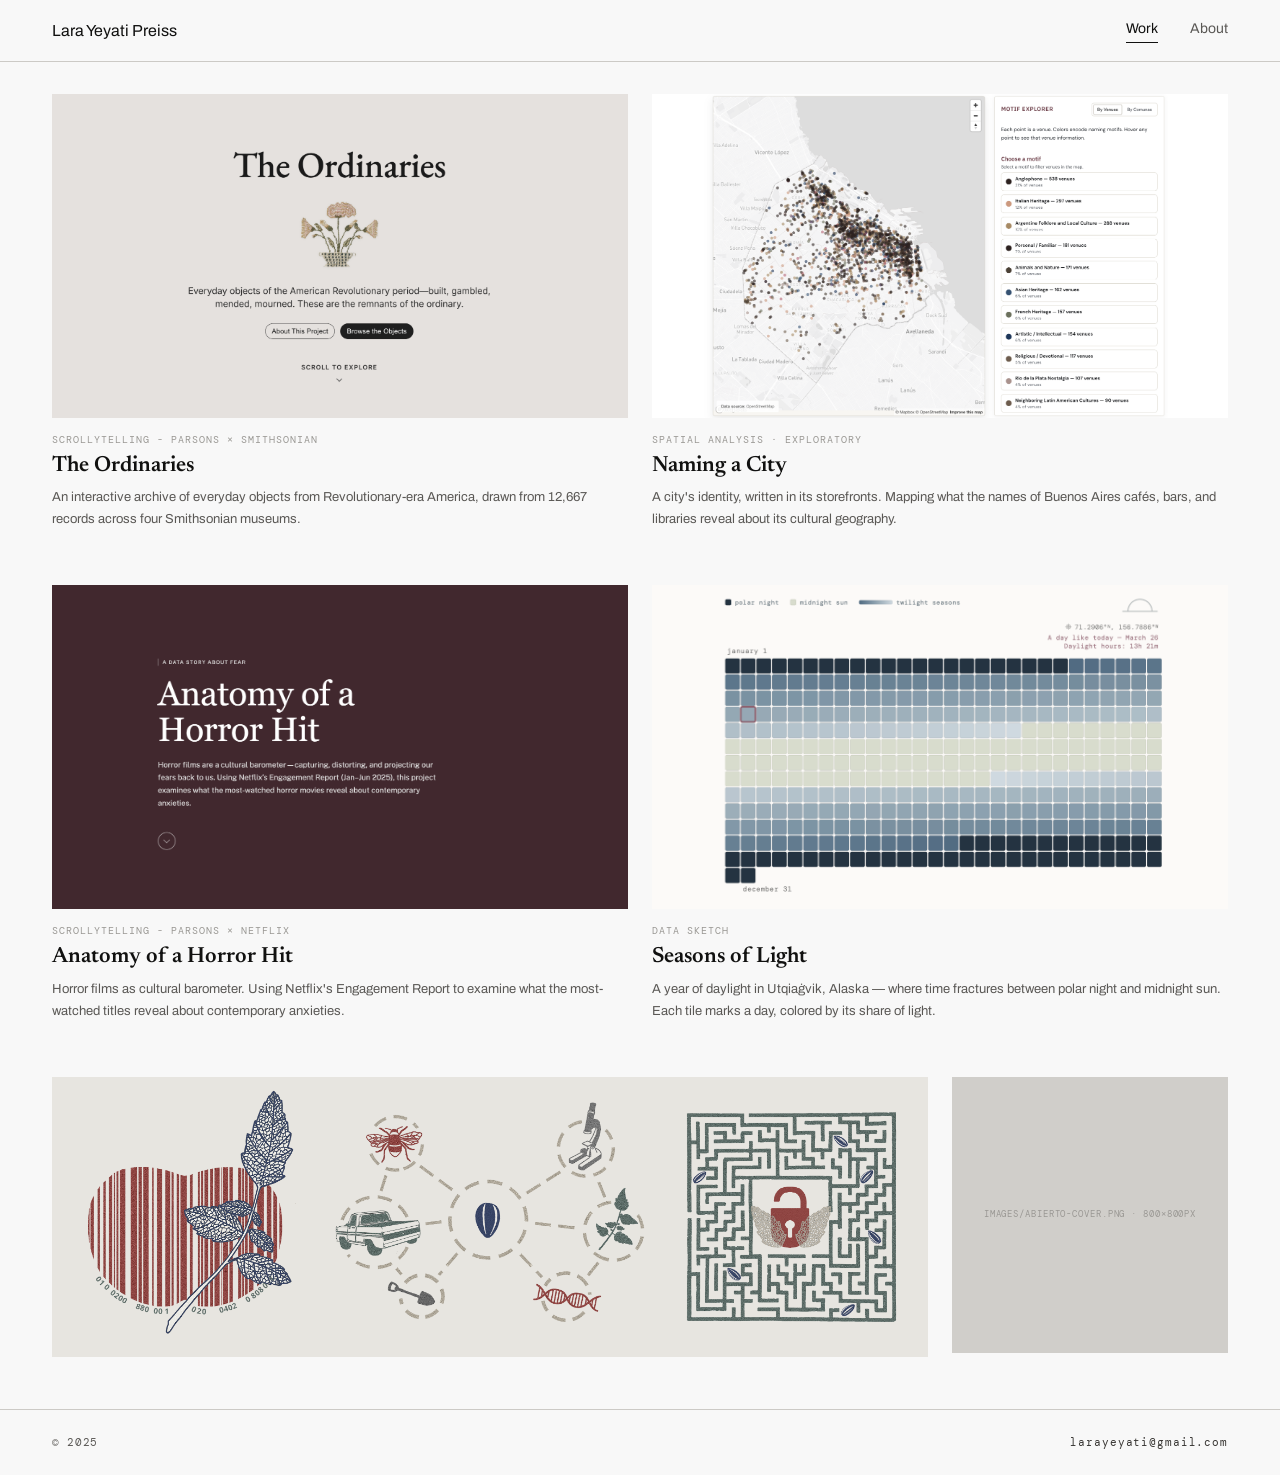
==== index.html @ 53399cef "Initial commit" ====
<!DOCTYPE html>
<html lang="en">
<head>
  <meta charset="UTF-8" />
  <meta name="viewport" content="width=device-width, initial-scale=1.0" />
  <title>Lara Yeyati Preiss</title>
  <link rel="preconnect" href="https://fonts.googleapis.com" />
  <link rel="preconnect" href="https://fonts.gstatic.com" crossorigin />
  <link href="https://fonts.googleapis.com/css2?family=Newsreader:ital,opsz,wght@0,6..72,400;0,6..72,600;1,6..72,400&family=Archivo:ital,wght@0,400;0,500;1,400&family=DM+Mono:wght@400&display=swap" rel="stylesheet" />
  <link rel="stylesheet" href="css/style.css" />
</head>
<body>

<header>
  <a class="logo" href="index.html">Lara Yeyati Preiss</a>
  <nav>
    <a href="index.html" class="active">Work</a>
    <a href="about.html">About</a>
  </nav>
</header>

<main>
  <div class="portfolio-grid">

    <a class="card card--dataviz" href="project-ordinaries.html">
      <div class="card-media">
        <img class="card-media-still" src="images/ordinaries-cover.png" alt="The Ordinaries" onerror="this.style.opacity='0'">
        <video class="card-media-gif" data-src="videos/ordinaries-hover.mp4" muted loop playsinline aria-hidden="true"></video>
        <div class="card-media-ph">images/ordinaries-cover.png · 1200×675px</div>
      </div>
      <div class="card-body">
        <div class="card-eyebrow">Scrollytelling - Parsons × Smithsonian</div>
        <h2 class="card-title">The Ordinaries</h2>
        <p class="card-desc">An interactive archive of everyday objects from Revolutionary-era America, drawn from 12,667 records across four Smithsonian museums.</p>
        <div class="card-hint">View project <span class="hint-arr">↗</span></div>
      </div>
    </a>

          <a class="card card--dataviz" href="project-naming.html">
      <div class="card-media">
        <img class="card-media-still" src="images/naming-cover.png" alt="Naming a City" onerror="this.style.opacity='0'">
        <video class="card-media-gif" data-src="videos/naming-hover.mp4" muted loop playsinline aria-hidden="true"></video>
        <div class="card-media-ph">images/naming-cover.png · 1200×675px</div>
      </div>
      <div class="card-body">
        <div class="card-eyebrow">Spatial Analysis · Exploratory</div>
        <h2 class="card-title">Naming a City</h2>
        <p class="card-desc">A city's identity, written in its storefronts. Mapping what the names of Buenos Aires cafés, bars, and libraries reveal about its cultural geography.</p>
        <div class="card-hint">View project <span class="hint-arr">↗</span></div>
      </div>
    </a>

            <a class="card card--dataviz" href="project-horror.html">
      <div class="card-media">
        <img class="card-media-still" src="images/horror-cover.png" alt="Anatomy of a Horror Hit" onerror="this.style.opacity='0'">
        <video class="card-media-gif" data-src="videos/horror-hover.mp4" muted loop playsinline aria-hidden="true"></video>
        <div class="card-media-ph">images/horror-cover.png · 1200×675px</div>
      </div>
      <div class="card-body">
        <div class="card-eyebrow">Scrollytelling - Parsons × Netflix</div>
        <h2 class="card-title">Anatomy of a Horror Hit</h2>
        <p class="card-desc">Horror films as cultural barometer. Using Netflix's Engagement Report to examine what the most-watched titles reveal about contemporary anxieties.</p>
        <div class="card-hint">View project <span class="hint-arr">↗</span></div>
      </div>
    </a>

    <a class="card card--dataviz" href="project-seasons.html">
      <div class="card-media">
        <img class="card-media-still" src="images/seasons-cover.png" alt="Seasons of Light" onerror="this.style.opacity='0'">
        <video class="card-media-gif" data-src="videos/seasons-hover.mp4" muted loop playsinline aria-hidden="true"></video>
        <div class="card-media-ph">images/seasons-cover.png · 1200×675px</div>
      </div>
      <div class="card-body">
        <div class="card-eyebrow">Data Sketch</div>
        <h2 class="card-title">Seasons of Light</h2>
        <p class="card-desc">A year of daylight in Utqiaġvik, Alaska — where time fractures between polar night and midnight sun. Each tile marks a day, colored by its share of light.</p>
        <div class="card-hint">View project <span class="hint-arr">↗</span></div>
      </div>
    </a>

    <a class="card card--illo-wide" href="illo-reencantar.html">
      <div class="card-media card-media--wide">
        <img class="card-media-still" src="images/reencantar-cover.png" alt="Reencantar las Semillas" onerror="this.style.opacity='0'">
        <div class="card-media-ph">images/reencantar-cover.png · 800×800px</div>
        <div class="card-body--illo">
          <h2 class="card-title">Reencantar las Semillas</h2>
          <p class="card-desc">Cover art for the Bioleft podcast on open-source seeds and collaborative science.</p>
          <div class="card-hint">View <span class="hint-arr">↗</span></div>
        </div>
      </div>
    </a>

    <a class="card card--illo-sq card--illo-sm" href="illo-abierto.html">
      <div class="card-media card-media--sq-sm">
        <img class="card-media-still" src="images/abierto-cover.png" alt="Abierto al Cielo" onerror="this.style.opacity='0'">
        <div class="card-media-ph">images/abierto-cover.png · 800×800px</div>
        <div class="card-body--illo">
          <h2 class="card-title">Abierto al Cielo</h2>
          <p class="card-desc">Digital story illustration.</p>
          <div class="illo-award">First International Prize · Fundación Itaú Digital Story Award · Argentina, Paraguay &amp; Uruguay</div>
          <div class="card-hint">View <span class="hint-arr">↗</span></div>
        </div>
      </div>
    </a>

  </div>
</main>

<footer>
  <span class="footer-year">&#169; 2025</span>
  <a href="/cdn-cgi/l/email-protection#91fdf0e3f0e8f4e8f0e5f8d1f6fcf0f8fdbff2fefc" class="footer-email">larayeyati&#64;gmail.com</a>
</footer>

<script data-cfasync="false" src="/cdn-cgi/scripts/5c5dd728/cloudflare-static/email-decode.min.js"></script><script>
  document.querySelectorAll('.card--dataviz').forEach(card => {
    const video = card.querySelector('.card-media-gif');
    if (!video) return;
    let loaded = false;
    card.addEventListener('mouseenter', () => {
      if (!loaded && video.dataset.src) { video.src = video.dataset.src; video.load(); loaded = true; }
          if (video.src) video.play().catch(() => {});
        });
      });
    </script>
---- css/style.css ----
@import url('https://fonts.googleapis.com/css2?family=Newsreader:ital,opsz,wght@0,6..72,400;0,6..72,600;1,6..72,400&family=Archivo:ital,wght@0,400;0,500;1,400&family=DM+Mono:wght@400&display=swap');

*, *::before, *::after { box-sizing: border-box; margin: 0; padding: 0; }

:root {
  --bg:       #f8f8f8;
  --white:    #ffffff;
  --ink:      #111110;
  --mid:      #383633;
  --soft:     #5a5855;
  --faint:    #9a9894;
  --border:   #e4e2de;
  --rule:     #cccac6;
  --burgundy: #6b2737;
  --serif:    'Newsreader', Georgia, serif;
  --sans:     'Archivo', system-ui, sans-serif;
  --mono:     'DM Mono', monospace;
}

html { scroll-behavior: smooth; }

body {
  background: var(--bg);
  color: var(--ink);
  font-family: var(--sans);
  font-size: 15px;
  line-height: 1.6;
  font-weight: 400;
  -webkit-font-smoothing: antialiased;
  padding-top: 62px;
}

body a{
  color: var(--ink);
  transition: color 0.18s;
}

header {
  position: fixed;
  top: 0;
  left: 0;
  right: 0;
  z-index: 100;
  display: flex;
  justify-content: space-between;
  align-items: center;
  padding: 0 52px;
  height: 62px;
  background: var(--bg);
  border-bottom: 1px solid var(--rule);
}

.logo {
  font-family: var(--sans);
  font-size: 16px;
  font-weight: 400;
  color: var(--ink);
  text-decoration: none;
}

nav {
  display: flex;
  gap: 32px;
  align-items: center;
}

nav a {
  font-family: var(--sans);
  font-size: 14px;
  font-weight: 400;
  color: var(--soft);
  text-decoration: none;
  cursor: pointer;
  padding: 0 0 2px 0;
  border-bottom: 1px solid transparent;
  transition: color 0.18s;
}

nav a:hover { color: var(--ink); }
nav a.active { color: var(--ink); border-bottom-color: var(--ink); }

/* ── PORTFOLIO GRID ───────────────────────────────────────────── */

.portfolio-grid {
  display: grid;
  grid-template-columns: repeat(4, 1fr);
  gap: 24px;
  padding: 32px 52px 52px;
  max-width: 1300px;
  margin: 0 auto;
}

.card {
  cursor: pointer;
  background: transparent;
  text-decoration: none;
  color: inherit;
  display: block;
  position: relative;
  transition: opacity 0.2s;
}

.card:hover { opacity: 0.9; }

.card--dataviz  { grid-column: span 2; }
.card--illo-sq  { grid-column: span 1; overflow: hidden; }
.card--illo-wide { grid-column: span 3; overflow: hidden; }


.card-media {
  position: relative;
  width: 100%;
  overflow: hidden;
  background: #d0ceca;
}

.card--dataviz .card-media { aspect-ratio: 16/9; }
.card-media--wide { height: 280px; aspect-ratio: auto; }

.card--illo-sm .card-media--sq-sm {
  aspect-ratio: 1/1;
  max-height: 280px;
}

.card-media-still, .card-media-gif {
  position: absolute;
  inset: 0;
  width: 100%;
  height: 100%;
  object-fit: cover;
  display: block;
  transform: scale(1.002);
}

.card-media-still {
  z-index: 1;
  transition: opacity 0.3s ease;
}

.card-media-gif {
  z-index: 2;
  opacity: 0;
  transition: opacity 0.3s ease;
  display: block;
}

.card--dataviz:hover .card-media-still { opacity: 0; }
.card--dataviz:hover .card-media-gif   { opacity: 1; }

.card--illo-sq .card-media-gif,
.card--illo-wide .card-media-gif { display: none; }

.card-media-ph {
  position: absolute;
  inset: 0;
  display: flex;
  align-items: center;
  justify-content: center;
  font-family: var(--mono);
  font-size: 9px;
  letter-spacing: 0.1em;
  text-transform: uppercase;
  color: var(--faint);
  text-align: center;
  line-height: 1.9;
  z-index: 0;
}

.card-body { padding: 14px 0 0; }

.card-eyebrow {
  font-family: var(--mono);
  font-size: 10px;
  font-weight: 400;
  letter-spacing: 0.1em;
  text-transform: uppercase;
  color: var(--faint);
  margin-bottom: 5px;
}

.card--dataviz .card-title {
  font-family: var(--serif);
  font-size: 22px;
  font-weight: 600;
  line-height: 1.2;
  color: var(--ink);
  margin-bottom: 7px;
}

.card--dataviz .card-desc {
  font-size: 13px;
  line-height: 1.7;
  color: var(--soft);
  font-weight: 400;
}

.card-hint {
  display: inline-flex;
  align-items: center;
  gap: 4px;
  margin-top: 10px;
  font-family: var(--mono);
  font-size: 10px;
  font-weight: 400;
  letter-spacing: 0.1em;
  text-transform: uppercase;
  color: var(--burgundy);
  opacity: 0;
  transform: translateY(3px);
  transition: opacity 0.2s, transform 0.2s;
}

.card--dataviz:hover .card-hint {
  opacity: 1;
  transform: translateY(0);
}

.hint-arr { font-size: 13px; }

.card-body--illo {
  display: none;
}

.card--illo-sq .card-title,
.card--illo-wide .card-title {
  font-family: var(--serif);
  font-size: 17px;
  font-weight: 400;
  line-height: 1.2;
  color: var(--ink);
  margin-bottom: 5px;
}

.card--illo-sq .card-desc,
.card--illo-wide .card-desc {
  font-size: 12px;
  line-height: 1.6;
  color: var(--soft);
  font-weight: 400;
}

.illo-award {
  display: block;
  margin-top: 8px;
  font-family: var(--mono);
  font-size: 9px;
  font-weight: 400;
  letter-spacing: 0.08em;
  text-transform: uppercase;
  color: var(--burgundy);
  border-left: 2px solid var(--burgundy);
  padding-left: 8px;
  line-height: 1.7;
  pointer-events: none;
}

.card--illo-sq .card-hint,
.card--illo-wide .card-hint {
  opacity: 1;
  transform: translateY(0);
  margin-top: 8px;
}

/* ── FOOTER ───────────────────────────────────────────────────── */

footer {
  padding: 24px 52px;
  display: flex;
  justify-content: space-between;
  align-items: center;
  border-top: 1px solid var(--rule);
}

.footer-year {
  font-family: var(--mono);
  font-size: 11px;
  font-weight: 400;
  letter-spacing: 0.06em;
  color: var(--soft);
}

.footer-email {
  font-family: var(--mono);
  font-size: 11px;
  font-weight: 400;
  letter-spacing: 0.08em;
  color: var(--mid);
  text-decoration: none;
  transition: color 0.18s;
}

.footer-email:hover { color: var(--ink); }

/* ── PROJECT DETAIL PAGES ─────────────────────────────────────── */

.proj-back {
  display: inline-flex;
  align-items: center;
  gap: 8px;
  font-family: var(--mono);
  font-size: 14px;
  font-weight: 600;
  letter-spacing: 0.12em;
  text-transform: uppercase;
  color: var(--mid);
  cursor: pointer;
  background: none;
  border: none;
  padding: 0;
  transition: color 0.18s;
  text-decoration: none;
}

.proj-back:hover { color: var(--ink); }

.proj-back-top    { display: block; padding: 36px 0 0 52px; }
.proj-back-bottom { display: block; padding: 40px 0 24px 52px; }

.proj-header {
  padding: 28px 52px 48px;
  display: grid;
  grid-template-columns: 1fr 280px;
  gap: 80px;
  align-items: start;
}

.proj-context {
  font-family: var(--mono);
  font-size: 10px;
  font-weight: 400;
  letter-spacing: 0.14em;
  text-transform: uppercase;
  color: var(--soft);
  margin-bottom: 14px;
}

.proj-title {
  font-family: var(--serif);
  font-size: clamp(36px, 5vw, 60px);
  font-weight: 600;
  line-height: 1.05;
  color: var(--ink);
  margin-bottom: 18px;
}

.proj-summary,
.illo-summary {
  font-size: 15px;
  line-height: 1.85;
  color: var(--mid);
  font-weight: 400;
  max-width: 540px;
  margin-bottom: 28px;
}

.proj-summary a,
.illo-summary a {
  color: var(--mid);
  text-decoration: underline;
  text-decoration-color: var(--rule);
  text-underline-offset: 3px;
  transition: color 0.16s, text-decoration-color 0.16s;
}

.proj-summary a:hover,
.illo-summary a:hover {
  color: var(--ink);
  text-decoration-color: var(--soft);
}

.proj-live-btn {
  display: inline-flex;
  align-items: center;
  gap: 10px;
  font-family: var(--mono);
  font-size: 10px;
  font-weight: 500;
  letter-spacing: 0.14em;
  text-transform: uppercase;
  color: var(--white);
  background: var(--burgundy);
  text-decoration: none;
  padding: 10px 18px;
  border-radius: 3px;
  line-height: 1;
  transition: opacity 0.18s;
  border: none;
  cursor: pointer;
}

.proj-live-btn:hover { opacity: 0.82; }

.proj-live-arrow {
  font-size: 14px;
  display: inline-block;
  transform: translateY(-1px);
}

.proj-meta-sidebar { padding-right: 20px; }

.proj-meta-item {
  padding: 14px 0;
  border-top: 1px solid var(--border);
}

.proj-meta-item:last-child { border-bottom: 1px solid var(--border); }

.proj-meta-label {
  font-family: var(--mono);
  font-size: 9px;
  font-weight: 400;
  letter-spacing: 0.18em;
  text-transform: uppercase;
  color: var(--soft);
  margin-bottom: 5px;
}

.proj-meta-value {
  font-size: 13px;
  font-weight: 400;
  color: var(--ink);
  line-height: 1.5;
}

/* ── VIDEO ────────────────────────────────────────────────────── */

.proj-video-section {
  padding: 60px 52px;
  display: flex;
  justify-content: center;
}

.proj-video-container {
  width: 100%;
  max-width: 860px;
}

.proj-video-container--vimeo-large {
  width: 100%;
  max-width: 940px;
  margin: 0 auto;
}

.video-ratio {
  position: relative;
  width: 100%;
  padding-top: 56.25%;
  overflow: hidden;
  background: #ece9e3;
  line-height: 0;
}

.video-ratio--clean iframe {
  position: absolute;
  top: -2px;
  left: -2px;
  width: calc(100% + 4px);
  height: calc(100% + 4px);
  border: 0;
  display: block;
}

/* ── PROJECT CONTENT ──────────────────────────────────────────── */
.proj-header-divider {
  margin: 0 52px;
  border-top: 1px solid var(--border);
}

.proj-section {
  padding: 56px 52px;
}

.proj-section-title {
  max-width: 700px;
  margin: 0 auto 20px;
  font-family: var(--serif);
  font-style: italic;
  font-size: 25px;
  font-weight: 400;
  color: var(--ink);
}

.proj-section-body {
  font-size: 15px;
  line-height: 1.9;
  color: var(--mid);
  font-weight: 400;
  max-width: 700px;
  margin: 0 auto;
}

.proj-section-body p + p {
  margin-top: 16px;
}

/* IMAGES */
.section-img-full {
  width: 100%;
  margin: 44px auto 0;
  overflow: hidden;
  background: #d0ceca;
}

.section-img-full img {
  width: 100%;
  height: auto;
  display: block;
}

.section-img-full--hero {
  max-width: 1120px;
  margin-top: 44px;
}

.section-img-full--small {
  max-width: 700px;
  margin-top: 44px;
}

.section-img-full-ph {
  width: 100%;
  height: 280px;
  display: flex;
  align-items: center;
  justify-content: center;
  font-family: var(--mono);
  font-size: 9px;
  letter-spacing: 0.1em;
  text-transform: uppercase;
  color: var(--faint);
  text-align: center;
  line-height: 1.9;
}

/* CAPTIONS */
.img-caption {
  width: 100%;
  margin: 10px auto 0;
  font-family: var(--mono);
  font-size: 10px;
  font-weight: 400;
  letter-spacing: 0.06em;
  color: var(--mid);
  text-align: right;
}

.img-caption--hero   { max-width: 1120px; }
.img-caption--small  { max-width: 700px; }

/* RIGHT-ALIGNED BUTTONS UNDER IMAGE WIDTH */
.proj-live-wrap {
  width: 100%;
  margin: 18px auto 0;
  display: flex;
  justify-content: flex-end;
}

.proj-live-wrap--hero   { max-width: 1120px; }
.proj-live-wrap--medium { max-width: 860px; }
.proj-live-wrap--small  { max-width: 700px; }
.proj-live-wrap--bottom {
  margin-top: 40px;
}
/* ── ILLO DETAIL PAGE ─────────────────────────────────────────── */

.illo-header {
  padding: 28px 52px 48px;
  display: grid;
  grid-template-columns: 1fr 280px;
  gap: 80px;
  align-items: start;
}

.illo-meta { padding-right: 20px; }

.meta-row {
  border-top: 1px solid var(--border);
  padding: 14px 0;
}

.meta-row:last-child { border-bottom: 1px solid var(--border); }

.meta-label {
  font-family: var(--mono);
  font-size: 9px;
  font-weight: 400;
  letter-spacing: 0.18em;
  text-transform: uppercase;
  color: var(--soft);
  margin-bottom: 5px;
}

.meta-value {
  font-size: 13px;
  font-weight: 400;
  color: var(--ink);
  line-height: 1.5;
}

.illo-gallery-wrap {
  padding: 16px 52px 56px;
  display: flex;
  justify-content: center;
}

.illo-gallery img {
  width: 100%;
  display: block;
  object-fit: contain;
}

.img-ph {
  width: 100%;
  background: #d0ceca;
  display: flex;
  align-items: center;
  justify-content: center;
  font-family: var(--mono);
  font-size: 9px;
  font-weight: 400;
  letter-spacing: 0.1em;
  text-transform: uppercase;
  color: var(--faint);
  text-align: center;
  line-height: 1.9;
}

.illo-gallery-reencantar {
  display: grid;
  grid-template-columns: 1fr 1fr;
  gap: 14px;
  width: 100%;
  max-width: 860px;
}

.illo-gallery-reencantar .img-main {
  grid-column: 1/-1;
}

.illo-gallery-reencantar .img-main img {
  width: 100%;
  height: auto;
  object-fit: contain;
}

.illo-gallery-reencantar .img-side {
  aspect-ratio: 1/1;
  overflow: hidden;
  display: flex;
  align-items: center;
}

.illo-gallery-reencantar .img-side img {
  width: 100%;
  height: 100%;
  object-fit: contain;
}

.illo-gallery-reencantar .img-ph {
  aspect-ratio: 1/1;
  min-height: 200px;
}

.illo-gallery-abierto {
  width: 100%;
  max-width: 860px;
}

.illo-gallery-abierto img {
  width: 100%;
  height: auto;
  display: block;
  object-fit: contain;
}

/* ── ABOUT PAGE ───────────────────────────────────────────────── */

.about-layout {
  display: grid;
  grid-template-columns: 1fr 1fr;
  min-height: calc(100vh - 62px - 72px);
}

.about-bio-col {
  padding: 64px 52px;
  border-right: 1px solid var(--border);
}

.about-portrait {
  width: 240px;
  height: 240px;
  border-radius: 60%;
  overflow: hidden;
  margin-bottom: 32px;
  flex-shrink: 0;
}

.about-portrait img {
  width: 100%;
  height: 100%;
  object-fit: cover;
  display: block;
}

.about-bio {
  font-size: 16px;
  line-height: 2;
  color: var(--ink);
  font-weight: 400;
  max-width: 420px;
  margin-bottom: 40px;
}

.about-contact {
  display: flex;
  flex-direction: column;
  gap: 18px;
}

.about-contact-link {
  display: inline-flex;
  align-items: center;
  gap: 10px;
  font-size: 15px;
  font-weight: 400;
  color: var(--ink);
  text-decoration: none;
  transition: color 0.18s;
}

.about-contact-link:hover { color: var(--burgundy); }

.contact-icon {
  width: 20px;
  height: 20px;
  flex-shrink: 0;
  display: flex;
  align-items: center;
  justify-content: center;
  color: var(--mid);
}

.contact-icon svg {
  width: 18px;
  height: 18px;
  fill: currentColor;
}

.about-cv-col { padding: 64px 52px; }

.cv-block { margin-bottom: 48px; }

.cv-head {
  font-family: var(--mono);
  font-size: 14px;
  font-weight: 500;
  letter-spacing: 0.18em;
  text-transform: uppercase;
  color: var(--burgundy);
  padding-bottom: 16px;
  margin-bottom: 12px;
  border-bottom: .75px solid var(--burgundy);
}

.cv-item { padding: 14px 0; }

.cv-item-sub {
  font-size: 15px;
  font-weight: 400;
  color: var(--ink);
  margin-bottom: 3px;
}

.cv-item-title {
  font-size: 15px;
  font-weight: 400;
  color: var(--soft);
}

.cv-item-date {
  font-family: var(--mono);
  font-size: 12px;
  font-weight: 400;
  color: var(--faint);
  margin-top: 4px;
}

/* ── RESPONSIVE ───────────────────────────────────────────────── */

@media (max-width: 1100px) {
  .portfolio-grid { grid-template-columns: repeat(2, 1fr); }
  .card--illo-wide { grid-column: span 2; }
}

@media (max-width: 960px) {
  .proj-header, .illo-header {
    grid-template-columns: 1fr;
    gap: 32px;
  }

  .proj-meta-sidebar, .illo-meta { padding-right: 0; }
  .section-aside { grid-template-columns: 1fr; }
  .about-layout { grid-template-columns: 1fr; }

  .about-bio-col {
    border-right: none;
    border-bottom: 1px solid var(--border);
    padding: 48px 24px;
  }

  .about-cv-col { padding: 36px 24px; }
}

@media (max-width: 768px) {
  header { padding: 0 24px; }

  .portfolio-grid {
    grid-template-columns: 1fr;
    padding: 0 24px 36px;
    gap: 16px;
  }

  .card--dataviz,
  .card--illo-sq,
  .card--illo-wide {
    grid-column: span 1;
  }

  .proj-back-top { padding: 24px 0 0 24px; }
  .proj-back-bottom { padding: 28px 0 16px 24px; }
  .proj-header, .illo-header { padding: 24px 24px 36px; }
  .proj-video-section { padding: 40px 24px; }
  .proj-section { padding: 36px 24px; }
  .illo-gallery-wrap { padding: 16px 24px 48px; }
  footer { padding: 20px 24px; }
  nav { gap: 20px; }

  .proj-video-container--vimeo-large,
  .section-img-full,
  .img-caption,
  .proj-live-wrap {
    max-width: 100%;
  }
}
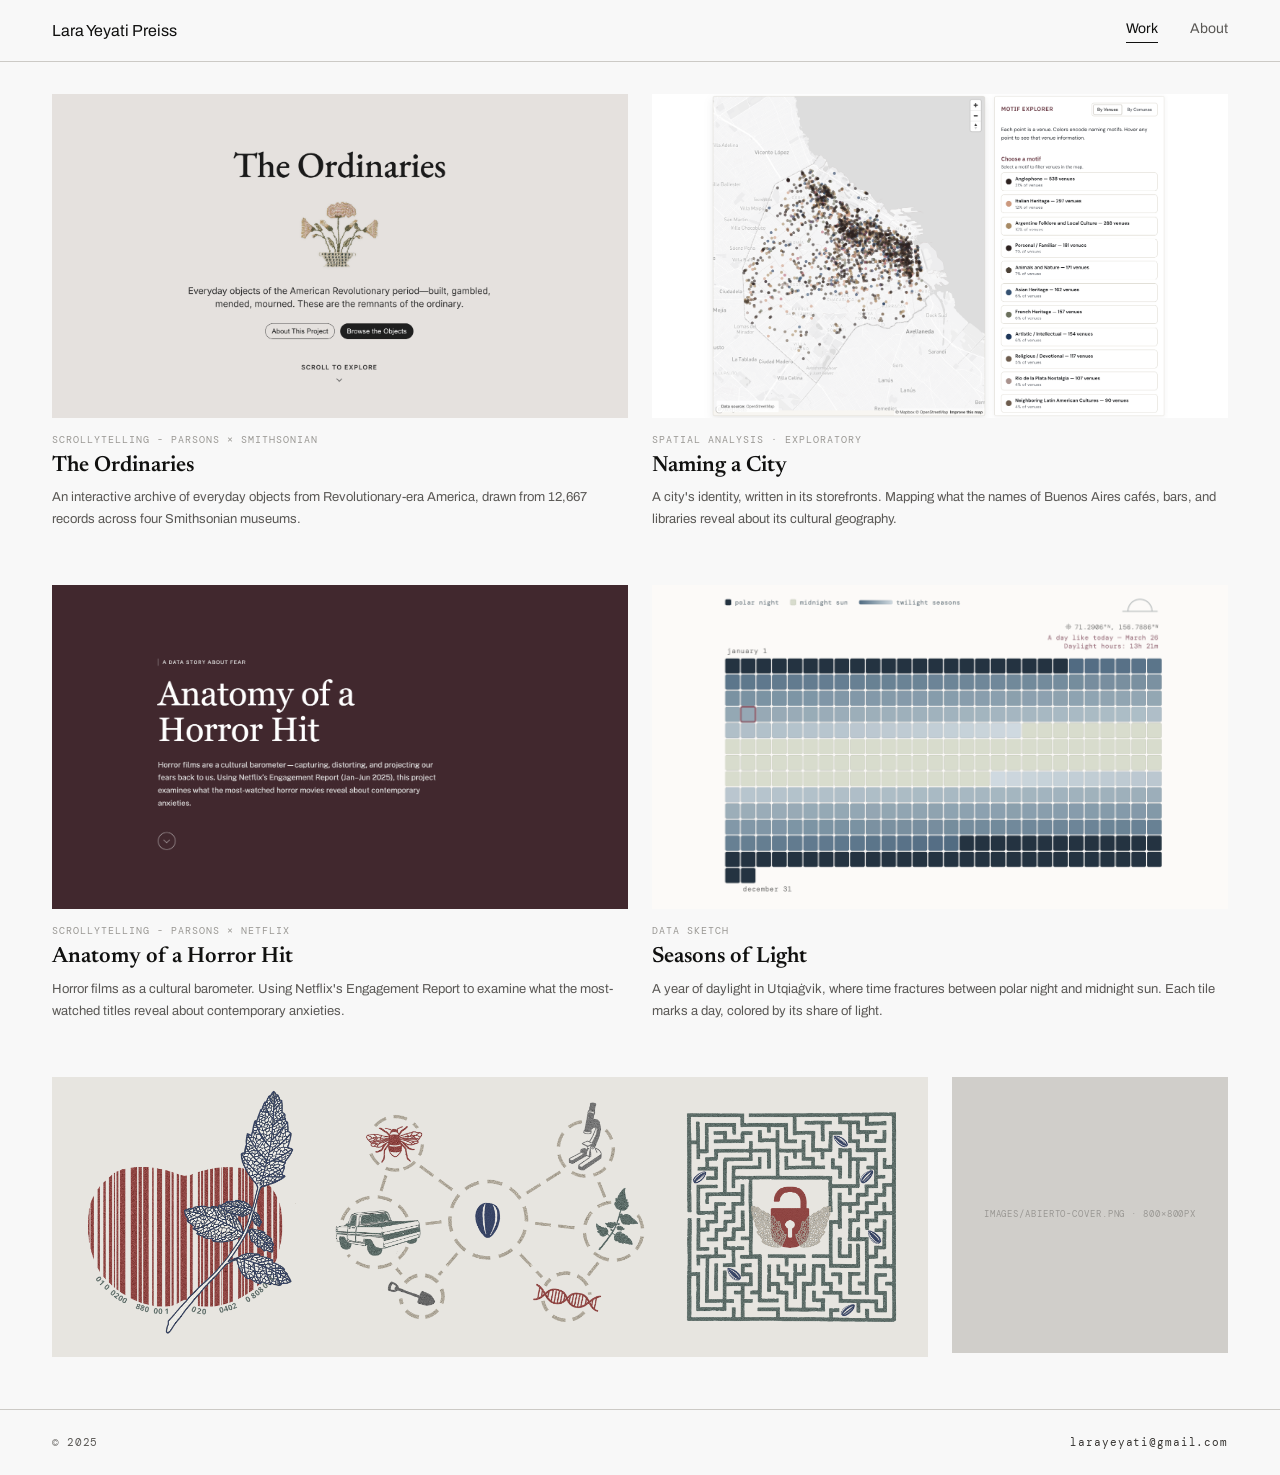
==== commit 171bd3a7: "landing cards copy edits" ====
--- a/index.html
+++ b/index.html
@@ -59,7 +59,7 @@
       <div class="card-body">
         <div class="card-eyebrow">Scrollytelling - Parsons × Netflix</div>
         <h2 class="card-title">Anatomy of a Horror Hit</h2>
-        <p class="card-desc">Horror films as cultural barometer. Using Netflix's Engagement Report to examine what the most-watched titles reveal about contemporary anxieties.</p>
+        <p class="card-desc">Horror films as a cultural barometer. Using Netflix's Engagement Report to examine what the most-watched titles reveal about contemporary anxieties.</p>
         <div class="card-hint">View project <span class="hint-arr">↗</span></div>
       </div>
     </a>
@@ -73,7 +73,7 @@
       <div class="card-body">
         <div class="card-eyebrow">Data Sketch</div>
         <h2 class="card-title">Seasons of Light</h2>
-        <p class="card-desc">A year of daylight in Utqiaġvik, Alaska — where time fractures between polar night and midnight sun. Each tile marks a day, colored by its share of light.</p>
+        <p class="card-desc">A year of daylight in Utqiaġvik, where time fractures between polar night and midnight sun. Each tile marks a day, colored by its share of light.</p>
         <div class="card-hint">View project <span class="hint-arr">↗</span></div>
       </div>
     </a>
--- a/css/style.css
+++ b/css/style.css
@@ -816,7 +816,7 @@
 
   .portfolio-grid {
     grid-template-columns: 1fr;
-    padding: 0 24px 36px;
+    padding: 24px 24px 36px;
     gap: 16px;
   }
 
@@ -824,6 +824,10 @@
   .card--illo-sq,
   .card--illo-wide {
     grid-column: span 1;
+  }
+  .card--illo-sm .card-media--sq-sm {
+    max-height: none;
+    aspect-ratio: 1/1;
   }
 
   .proj-back-top { padding: 24px 0 0 24px; }
@@ -839,6 +843,9 @@
   .section-img-full,
   .img-caption,
   .proj-live-wrap {
+    background: transparent;
+    padding-left: 24px;
+    padding-right: 24px;
     max-width: 100%;
   }
-}+}
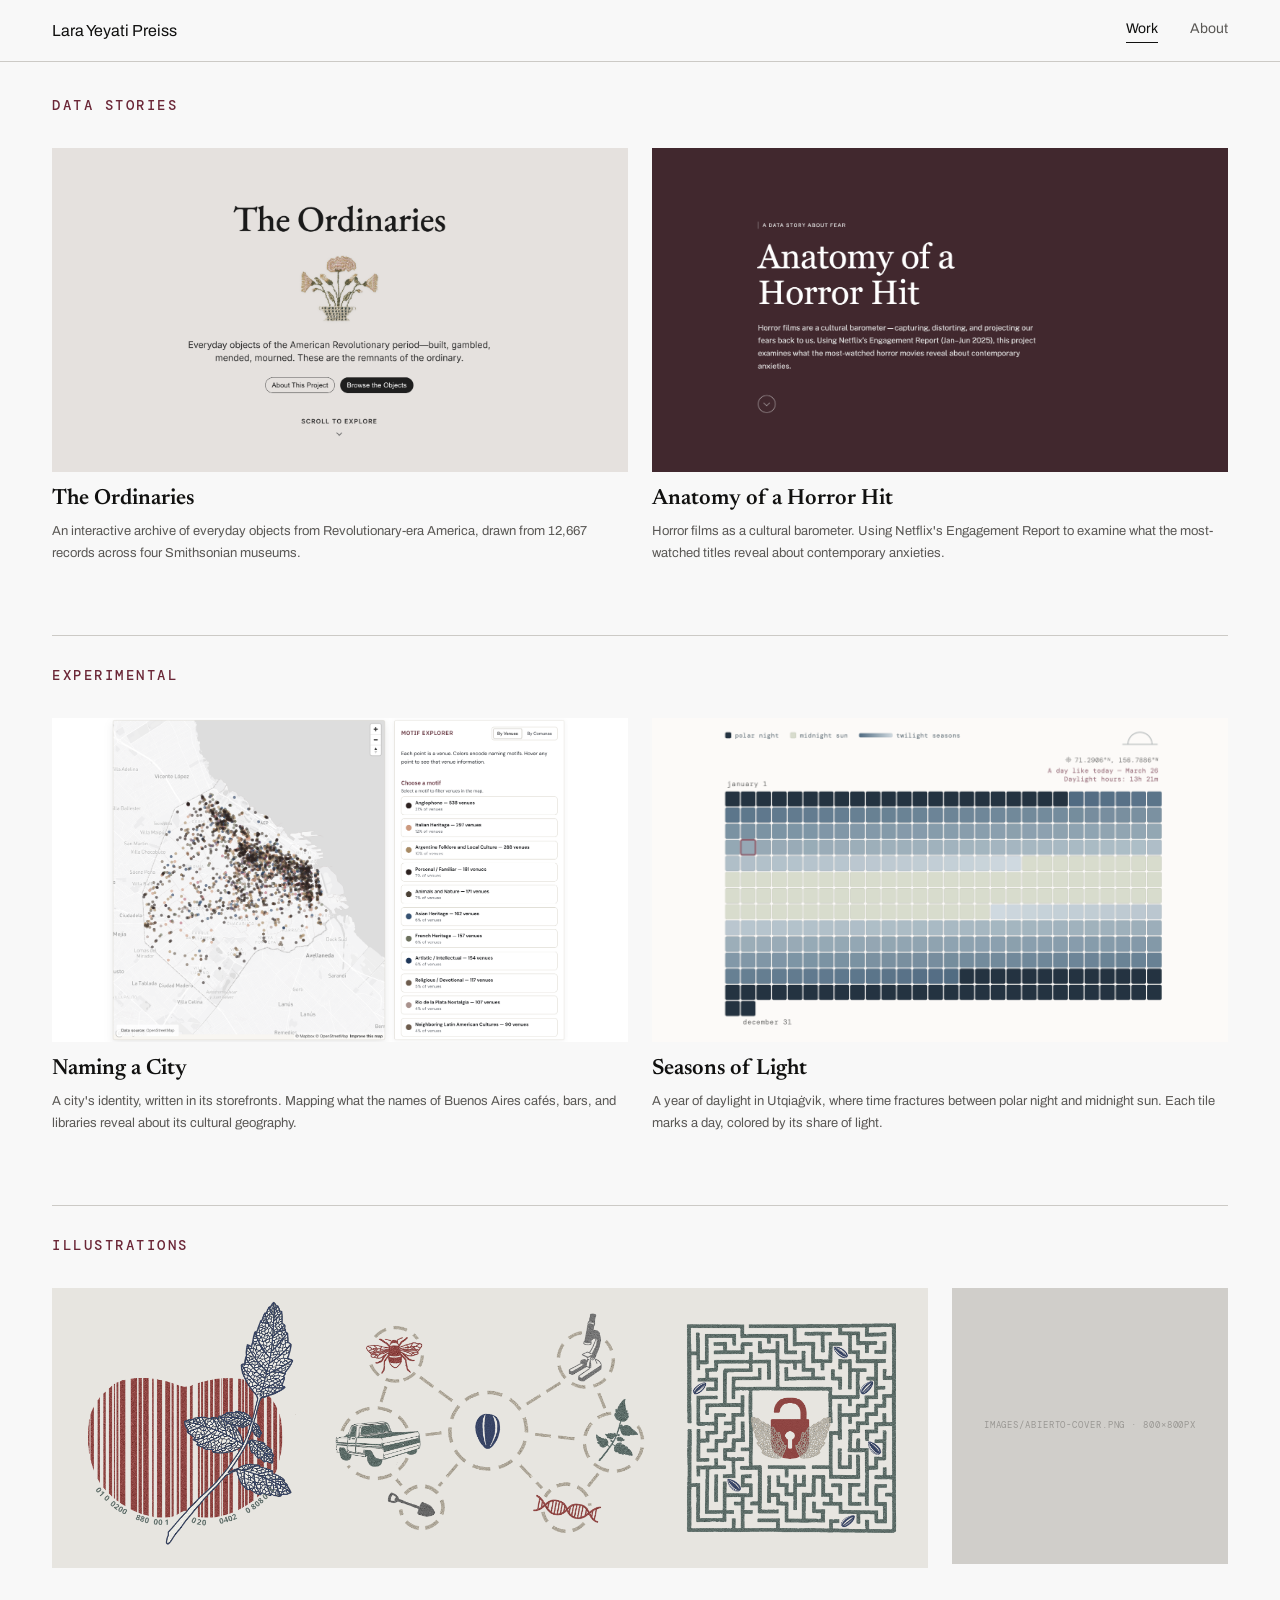
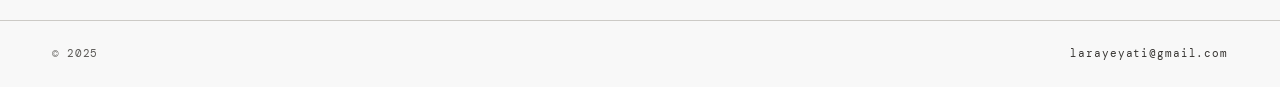
==== commit 25051875: "labels edits" ====
--- a/index.html
+++ b/index.html
@@ -22,6 +22,11 @@
 <main>
   <div class="portfolio-grid">
 
+    <!-- DATA STORIES -->
+    <div class="section-header">
+      <h2 class="section-title">Data Stories</h2>
+    </div>
+
     <a class="card card--dataviz" href="project-ordinaries.html">
       <div class="card-media">
         <img class="card-media-still" src="images/ordinaries-cover.png" alt="The Ordinaries" onerror="this.style.opacity='0'">
@@ -29,37 +34,39 @@
         <div class="card-media-ph">images/ordinaries-cover.png · 1200×675px</div>
       </div>
       <div class="card-body">
-        <div class="card-eyebrow">Scrollytelling - Parsons × Smithsonian</div>
         <h2 class="card-title">The Ordinaries</h2>
         <p class="card-desc">An interactive archive of everyday objects from Revolutionary-era America, drawn from 12,667 records across four Smithsonian museums.</p>
         <div class="card-hint">View project <span class="hint-arr">↗</span></div>
       </div>
     </a>
 
-          <a class="card card--dataviz" href="project-naming.html">
+    <a class="card card--dataviz" href="project-horror.html">
+      <div class="card-media">
+        <img class="card-media-still" src="images/horror-cover.png" alt="Anatomy of a Horror Hit" onerror="this.style.opacity='0'">
+        <video class="card-media-gif" data-src="videos/horror-hover.mp4" muted loop playsinline aria-hidden="true"></video>
+        <div class="card-media-ph">images/horror-cover.png · 1200×675px</div>
+      </div>
+      <div class="card-body">
+        <h2 class="card-title">Anatomy of a Horror Hit</h2>
+        <p class="card-desc">Horror films as a cultural barometer. Using Netflix's Engagement Report to examine what the most-watched titles reveal about contemporary anxieties.</p>
+        <div class="card-hint">View project <span class="hint-arr">↗</span></div>
+      </div>
+    </a>
+
+    <!-- EXPERIMENTAL -->
+    <div class="section-header">
+      <h2 class="section-title">Experimental</h2>
+    </div>
+
+    <a class="card card--dataviz" href="project-naming.html">
       <div class="card-media">
         <img class="card-media-still" src="images/naming-cover.png" alt="Naming a City" onerror="this.style.opacity='0'">
         <video class="card-media-gif" data-src="videos/naming-hover.mp4" muted loop playsinline aria-hidden="true"></video>
         <div class="card-media-ph">images/naming-cover.png · 1200×675px</div>
       </div>
       <div class="card-body">
-        <div class="card-eyebrow">Spatial Analysis · Exploratory</div>
         <h2 class="card-title">Naming a City</h2>
         <p class="card-desc">A city's identity, written in its storefronts. Mapping what the names of Buenos Aires cafés, bars, and libraries reveal about its cultural geography.</p>
-        <div class="card-hint">View project <span class="hint-arr">↗</span></div>
-      </div>
-    </a>
-
-            <a class="card card--dataviz" href="project-horror.html">
-      <div class="card-media">
-        <img class="card-media-still" src="images/horror-cover.png" alt="Anatomy of a Horror Hit" onerror="this.style.opacity='0'">
-        <video class="card-media-gif" data-src="videos/horror-hover.mp4" muted loop playsinline aria-hidden="true"></video>
-        <div class="card-media-ph">images/horror-cover.png · 1200×675px</div>
-      </div>
-      <div class="card-body">
-        <div class="card-eyebrow">Scrollytelling - Parsons × Netflix</div>
-        <h2 class="card-title">Anatomy of a Horror Hit</h2>
-        <p class="card-desc">Horror films as a cultural barometer. Using Netflix's Engagement Report to examine what the most-watched titles reveal about contemporary anxieties.</p>
         <div class="card-hint">View project <span class="hint-arr">↗</span></div>
       </div>
     </a>
@@ -71,12 +78,16 @@
         <div class="card-media-ph">images/seasons-cover.png · 1200×675px</div>
       </div>
       <div class="card-body">
-        <div class="card-eyebrow">Data Sketch</div>
         <h2 class="card-title">Seasons of Light</h2>
         <p class="card-desc">A year of daylight in Utqiaġvik, where time fractures between polar night and midnight sun. Each tile marks a day, colored by its share of light.</p>
         <div class="card-hint">View project <span class="hint-arr">↗</span></div>
       </div>
     </a>
+
+    <!-- ILLUSTRATIONS -->
+    <div class="section-header">
+      <h2 class="section-title">Illustrations</h2>
+    </div>
 
     <a class="card card--illo-wide" href="illo-reencantar.html">
       <div class="card-media card-media--wide">
--- a/css/style.css
+++ b/css/style.css
@@ -90,6 +90,28 @@
   margin: 0 auto;
 }
 
+.section-header {
+  grid-column: 1 / -1;
+  padding: 28px 0 8px 0;
+  border-top: 1px solid var(--rule);
+  margin-top: 16px;
+}
+
+.section-header:first-child {
+  border-top: none;
+  margin-top: 0;
+  padding-top: 0;
+}
+
+.section-title {
+  font-family: var(--mono);
+  font-size: 14px;
+  font-weight: 500;
+  letter-spacing: 0.18em;
+  text-transform: uppercase;
+  color: var(--burgundy);
+}
+
 .card {
   cursor: pointer;
   background: transparent;
@@ -472,7 +494,7 @@
 
 .proj-section-title {
   max-width: 700px;
-  margin: 0 auto 20px;
+  margin: 0 auto;
   font-family: var(--serif);
   font-style: italic;
   font-size: 25px;
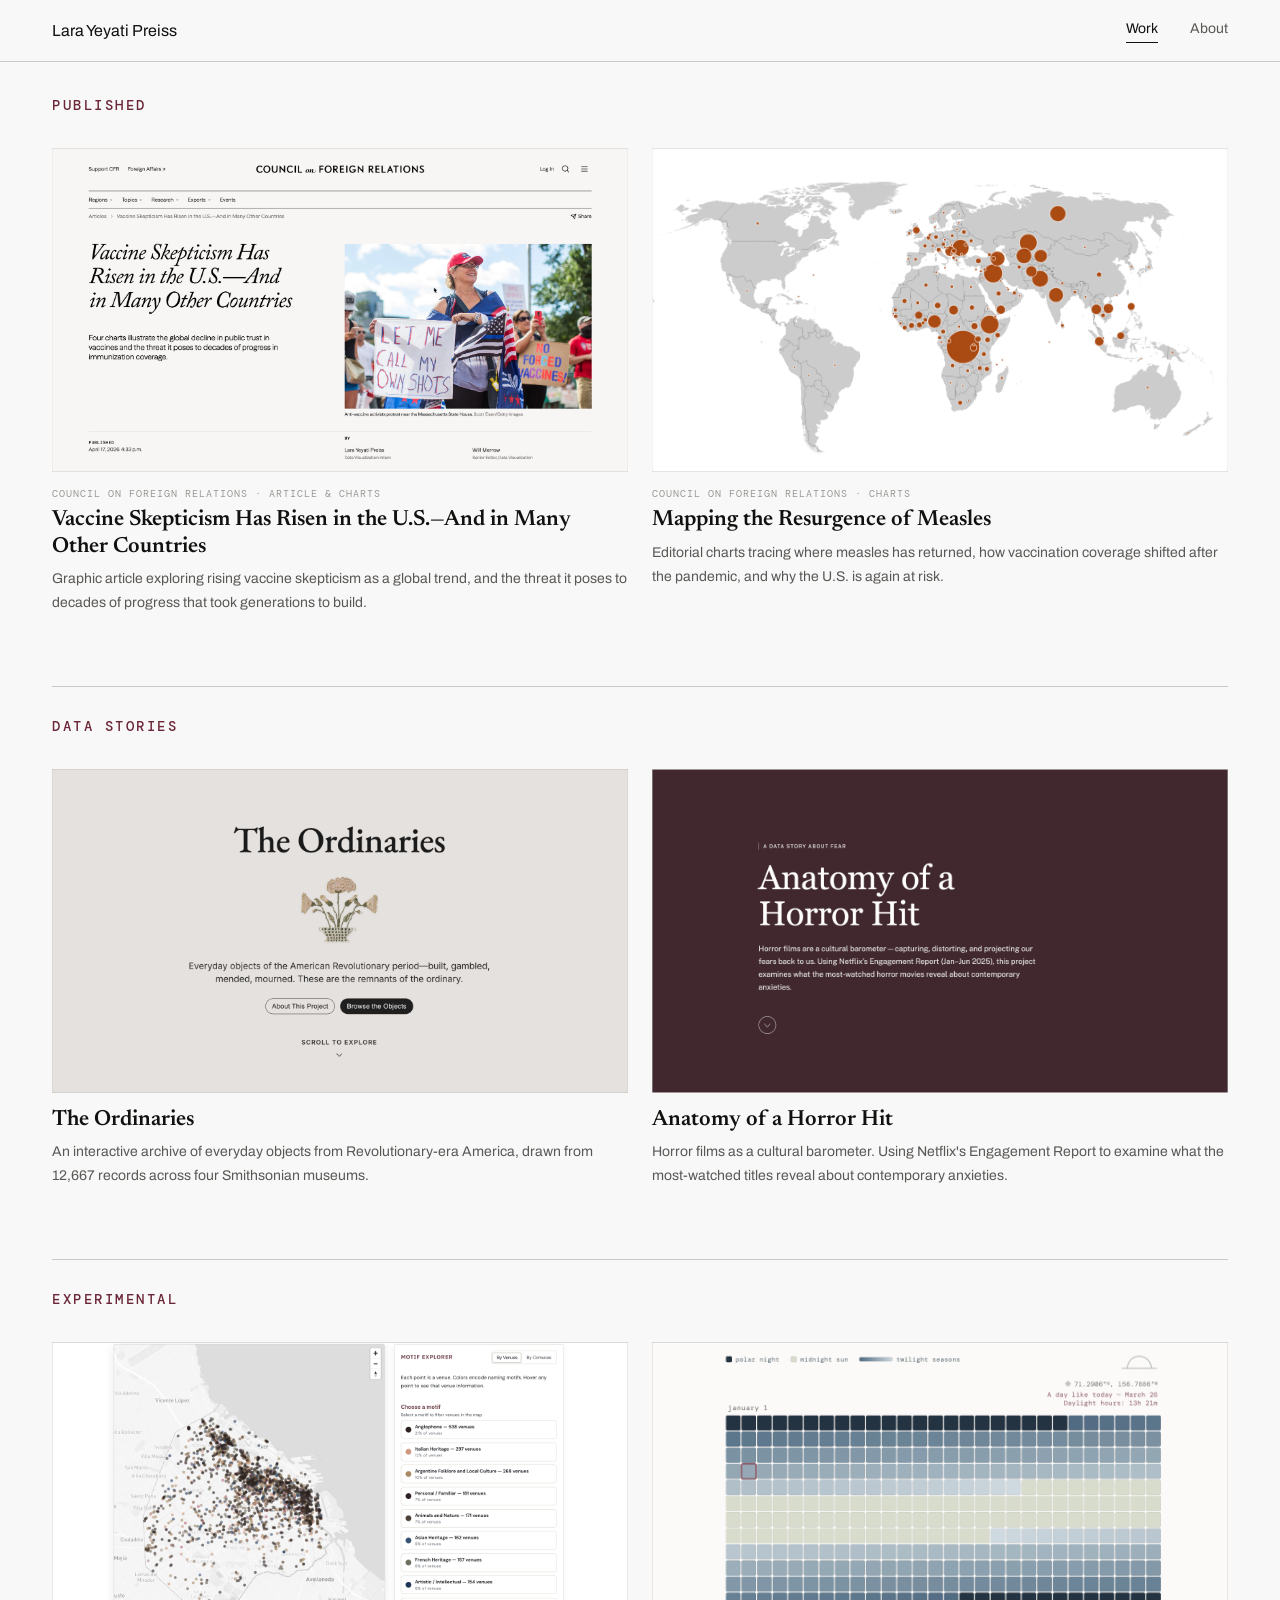
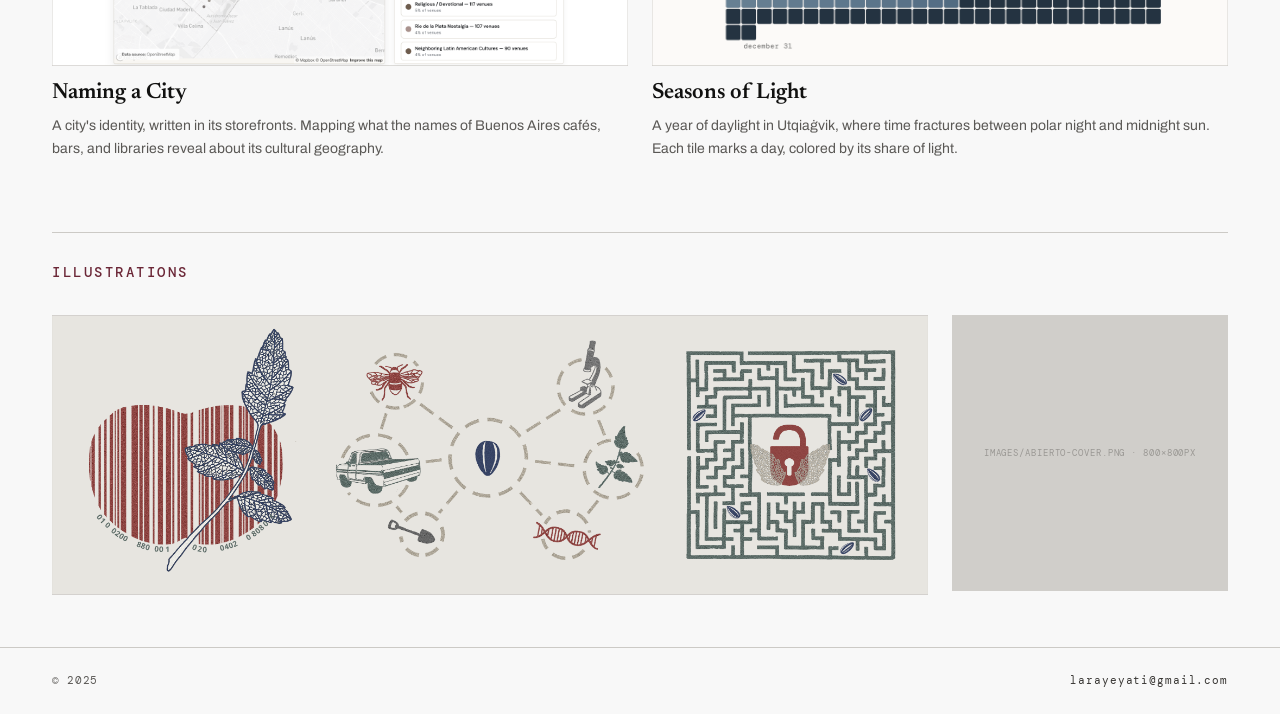
==== commit 91f165b9: "projects updated" ====
--- a/index.html
+++ b/index.html
@@ -21,6 +21,37 @@
 
 <main>
   <div class="portfolio-grid">
+
+    <!-- PUBLISHED -->
+    <div class="section-header">
+      <h2 class="section-title">Published</h2>
+    </div>
+
+    <a class="card card--dataviz card--published" href="project-vaccines-cfr.html">
+      <div class="card-media">
+        <img class="card-media-still" src="images/vaccines_header.png" alt="Vaccine Skepticism Has Risen in the U.S.—And in Many Other Countries" onerror="this.style.opacity='0'">
+        <div class="card-media-ph">images/vaccines_header.png</div>
+      </div>
+      <div class="card-body">
+        <div class="card-eyebrow">Council on Foreign Relations · Article &amp; Charts</div>
+        <h2 class="card-title">Vaccine Skepticism Has Risen in the U.S.—And in Many Other Countries</h2>
+        <p class="card-desc">Graphic article exploring rising vaccine skepticism as a global trend, and the threat it poses to decades of progress that took generations to build.</p>
+        <div class="card-hint">Read article <span class="hint-arr">↗</span></div>
+      </div>
+    </a>
+
+    <a class="card card--dataviz card--published" href="project-measles-cfr.html">
+      <div class="card-media">
+        <img class="card-media-still" src="images/measles_cover.png" alt="Many Countries Eliminated Measles. Why Is It Coming Back in the U.S. and Globally?" onerror="this.style.opacity='0'">
+        <div class="card-media-ph">images/measles_map.png</div>
+      </div>
+      <div class="card-body">
+        <div class="card-eyebrow">Council on Foreign Relations · Charts</div>
+        <h2 class="card-title">Mapping the Resurgence of Measles</h2>
+        <p class="card-desc">Editorial charts tracing where measles has returned, how vaccination coverage shifted after the pandemic, and why the U.S. is again at risk.</p>
+        <div class="card-hint">View charts <span class="hint-arr">↗</span></div>
+      </div>
+    </a>
 
     <!-- DATA STORIES -->
     <div class="section-header">
@@ -119,17 +150,25 @@
 
 <footer>
   <span class="footer-year">&#169; 2025</span>
-  <a href="/cdn-cgi/l/email-protection#91fdf0e3f0e8f4e8f0e5f8d1f6fcf0f8fdbff2fefc" class="footer-email">larayeyati&#64;gmail.com</a>
+  <a href="mailto:larayeyati@gmail.com" class="footer-email">larayeyati&#64;gmail.com</a>
 </footer>
 
-<script data-cfasync="false" src="/cdn-cgi/scripts/5c5dd728/cloudflare-static/email-decode.min.js"></script><script>
-  document.querySelectorAll('.card--dataviz').forEach(card => {
+<script>
+  document.querySelectorAll('.card--dataviz:not(.card--published)').forEach(card => {
     const video = card.querySelector('.card-media-gif');
     if (!video) return;
     let loaded = false;
     card.addEventListener('mouseenter', () => {
       if (!loaded && video.dataset.src) { video.src = video.dataset.src; video.load(); loaded = true; }
-          if (video.src) video.play().catch(() => {});
-        });
-      });
-    </script>+      if (video.src) video.play().catch(() => {});
+    });
+  });
+</script>
+<style>
+  .card--published:hover .card-media-still { opacity: 1; }
+  .card--published .card-media { background: transparent; }
+  .card--published:hover { opacity: 1; }
+  .card--published:hover .card-hint { opacity: 1; transform: translateY(0); }
+</style>
+</body>
+</html>
--- a/css/style.css
+++ b/css/style.css
@@ -152,6 +152,7 @@
   object-fit: cover;
   display: block;
   transform: scale(1.002);
+  border: var(--rule) 1px solid;
 }
 
 .card-media-still {
@@ -210,7 +211,7 @@
 }
 
 .card--dataviz .card-desc {
-  font-size: 13px;
+  font-size: 14px;
   line-height: 1.7;
   color: var(--soft);
   font-weight: 400;
@@ -321,10 +322,10 @@
   gap: 8px;
   font-family: var(--mono);
   font-size: 14px;
-  font-weight: 600;
+  font-weight: 500;
   letter-spacing: 0.12em;
   text-transform: uppercase;
-  color: var(--mid);
+  color: var(--ink);
   cursor: pointer;
   background: none;
   border: none;
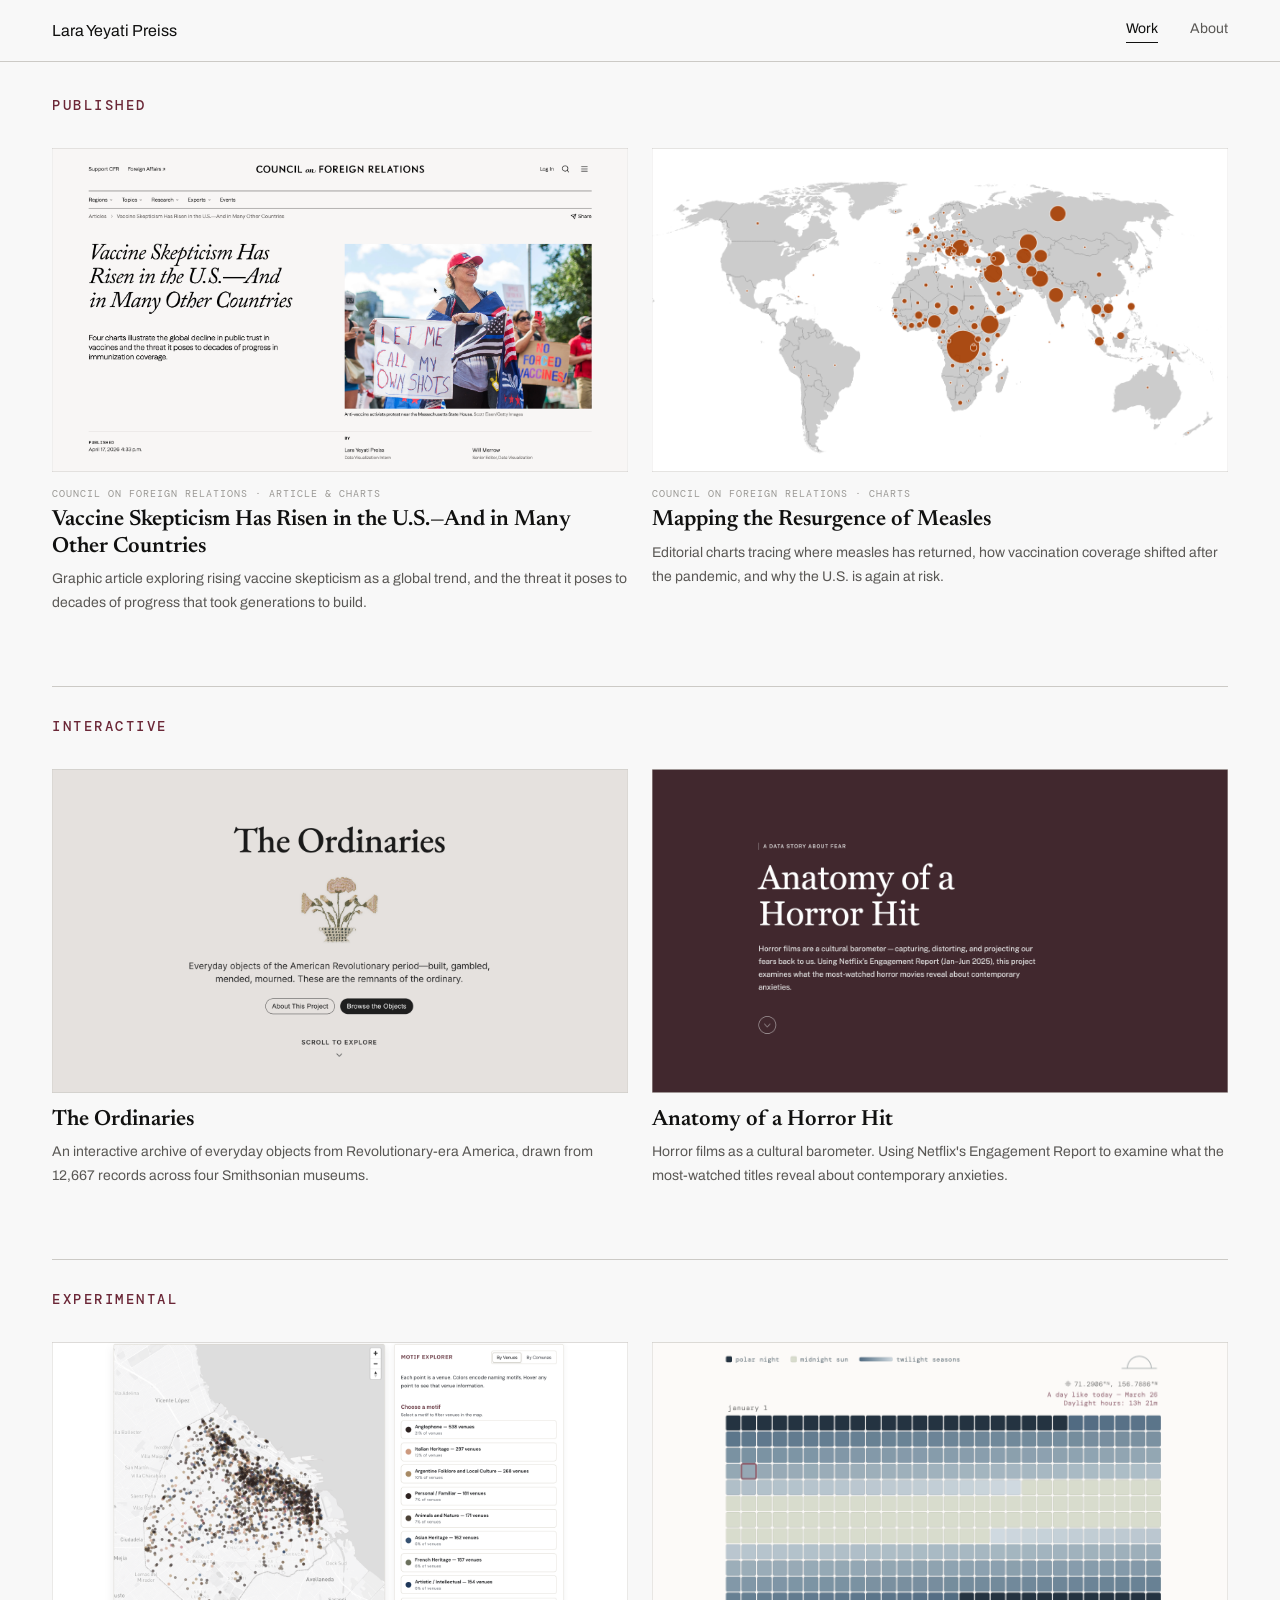
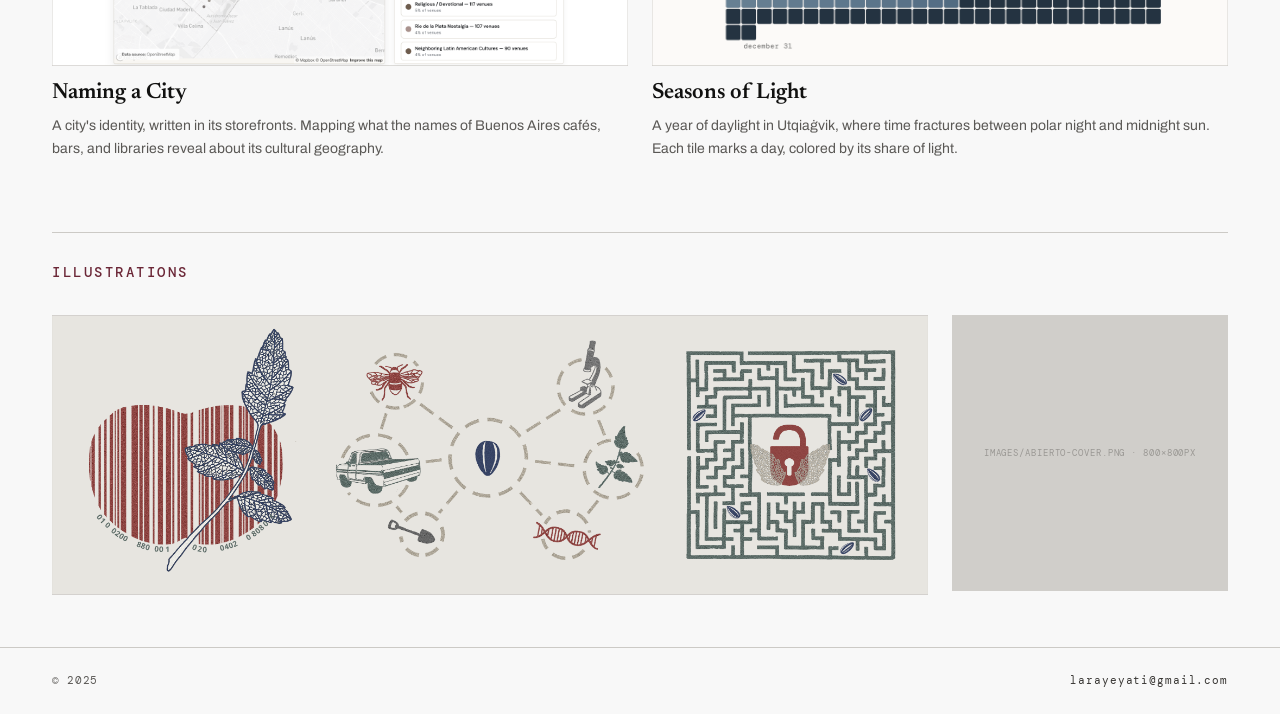
==== commit d1a515ab: "interactive subheading" ====
--- a/index.html
+++ b/index.html
@@ -53,9 +53,9 @@
       </div>
     </a>
 
-    <!-- DATA STORIES -->
+    <!-- INTERACTIVE -->
     <div class="section-header">
-      <h2 class="section-title">Data Stories</h2>
+      <h2 class="section-title">Interactive</h2>
     </div>
 
     <a class="card card--dataviz" href="project-ordinaries.html">
